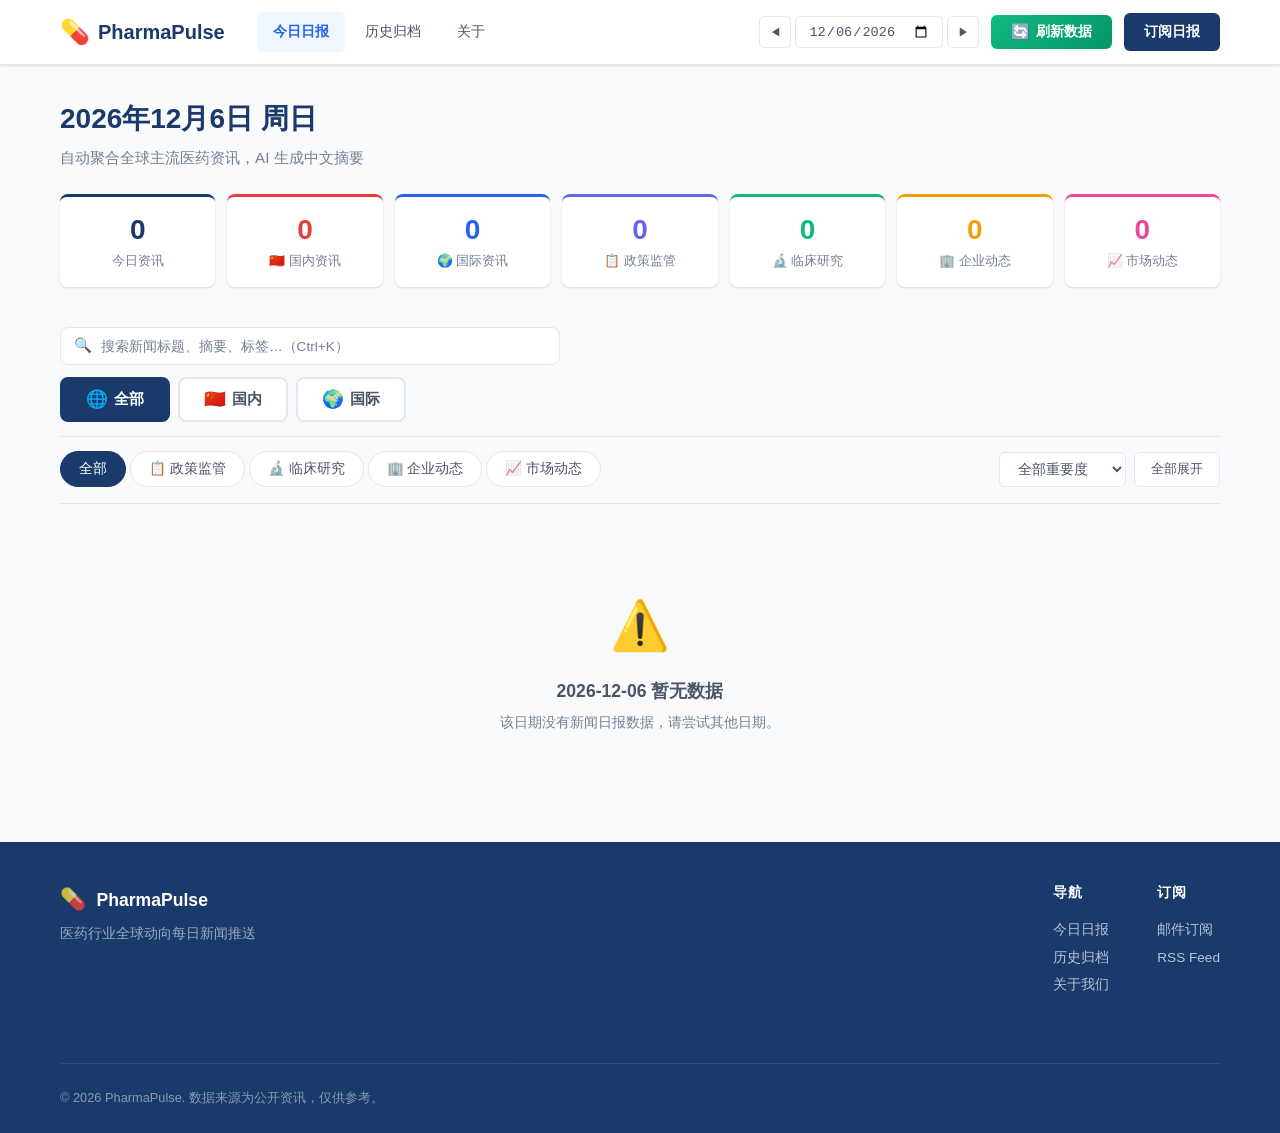
==== web/index.html @ a96e2552 "Initial commit: PharmaPulse 医药行业新闻聚合平台" ====
<!DOCTYPE html>
<html lang="zh-CN">
<head>
  <meta charset="UTF-8">
  <meta name="viewport" content="width=device-width, initial-scale=1.0">
  <title>PharmaPulse - 医药行业全球动向日报</title>
  <meta name="description" content="每日自动聚合全球医药行业资讯，AI生成中文摘要，覆盖FDA/EMA政策、临床研究、企业动态、市场动向。">
  <link rel="stylesheet" href="/web/css/style.css">
  <link rel="alternate" type="application/rss+xml" title="PharmaPulse RSS" href="/web/rss.xml">
</head>
<body>

  <!-- 顶部导航 -->
  <header class="header">
    <div class="container header-inner">
      <a href="/web/index.html" class="logo">
        <span class="logo-icon">💊</span>
        <span class="logo-text">PharmaPulse</span>
      </a>
      <nav class="nav">
        <a href="/web/index.html" class="nav-link active">今日日报</a>
        <a href="/web/archive.html" class="nav-link">历史归档</a>
        <a href="/web/about.html" class="nav-link">关于</a>
      </nav>
      <div class="header-actions">
        <div class="date-nav">
          <button class="date-nav-btn" id="prevDay" title="前一天 (←)">◀</button>
          <input type="date" id="datePicker" class="date-picker" title="选择日期">
          <button class="date-nav-btn" id="nextDay" title="后一天 (→)">▶</button>
        </div>
        <button class="btn btn-refresh" id="refreshBtn" title="刷新数据（运行数据流水线）">
          <span class="refresh-icon">🔄</span> 刷新数据
        </button>
        <a href="/web/subscribe.html" class="btn btn-subscribe">订阅日报</a>
      </div>
      <button class="mobile-menu-btn" id="mobileMenuBtn" aria-label="菜单">
        <span></span><span></span><span></span>
      </button>
    </div>
    <!-- 移动端菜单 -->
    <div class="mobile-menu" id="mobileMenu">
      <a href="/web/index.html" class="nav-link active">今日日报</a>
      <a href="/web/archive.html" class="nav-link">历史归档</a>
      <a href="/web/about.html" class="nav-link">关于</a>
      <a href="/web/subscribe.html" class="nav-link">订阅日报</a>
    </div>
  </header>

  <!-- 主内容区 -->
  <main class="main">
    <div class="container">

      <!-- 日期 & 统计概览 -->
      <section class="overview">
        <div class="overview-header">
          <h1 class="overview-title">
            <span id="displayDate">--</span>
          </h1>
          <p class="overview-subtitle">
            自动聚合全球主流医药资讯，AI 生成中文摘要
            <span class="last-updated" id="lastUpdated" style="display:none;"></span>
          </p>
        </div>
        <div class="stats-grid" id="statsGrid">
          <div class="stat-card stat-total">
            <div class="stat-number" id="statTotal">--</div>
            <div class="stat-label">今日资讯</div>
          </div>
          <div class="stat-card stat-domestic">
            <div class="stat-number" id="statDomestic">--</div>
            <div class="stat-label">🇨🇳 国内资讯</div>
          </div>
          <div class="stat-card stat-international">
            <div class="stat-number" id="statInternational">--</div>
            <div class="stat-label">🌍 国际资讯</div>
          </div>
          <div class="stat-card stat-regulatory">
            <div class="stat-number" id="statRegulatory">--</div>
            <div class="stat-label">📋 政策监管</div>
          </div>
          <div class="stat-card stat-clinical">
            <div class="stat-number" id="statClinical">--</div>
            <div class="stat-label">🔬 临床研究</div>
          </div>
          <div class="stat-card stat-corporate">
            <div class="stat-number" id="statCorporate">--</div>
            <div class="stat-label">🏢 企业动态</div>
          </div>
          <div class="stat-card stat-market">
            <div class="stat-number" id="statMarket">--</div>
            <div class="stat-label">📈 市场动态</div>
          </div>
        </div>
      </section>

      <!-- 搜索 + 地域 + 分类 Tab -->
      <section class="filter-bar">
        <div class="filter-top">
          <div class="search-box">
            <span class="search-icon">🔍</span>
            <input type="text" id="searchInput" class="search-input" placeholder="搜索新闻标题、摘要、标签…（Ctrl+K）" autocomplete="off">
            <button class="search-clear" id="searchClear" style="display:none;" title="清除搜索">✕</button>
          </div>
        </div>
        <!-- 地域板块切换 -->
        <div class="region-bar">
          <div class="region-tabs" id="regionTabs">
            <button class="region-tab active" data-region="all">
              <span class="region-icon">🌐</span> 全部
            </button>
            <button class="region-tab" data-region="domestic">
              <span class="region-icon">🇨🇳</span> 国内
            </button>
            <button class="region-tab" data-region="international">
              <span class="region-icon">🌍</span> 国际
            </button>
          </div>
        </div>
        <div class="filter-bottom">
          <div class="tabs" id="categoryTabs">
            <button class="tab active" data-category="all">全部</button>
            <button class="tab" data-category="regulatory">📋 政策监管</button>
            <button class="tab" data-category="clinical">🔬 临床研究</button>
            <button class="tab" data-category="corporate">🏢 企业动态</button>
            <button class="tab" data-category="market">📈 市场动态</button>
          </div>
          <div class="filter-actions">
            <select id="importanceFilter" class="select-filter">
              <option value="all">全部重要度</option>
              <option value="high">🔴 高重要度</option>
              <option value="medium">🟡 中重要度</option>
              <option value="low">⚪ 低重要度</option>
            </select>
            <button class="btn-expand-all" id="expandAllBtn" title="展开/折叠所有摘要">全部展开</button>
          </div>
        </div>
      </section>

      <!-- 新闻列表 -->
      <section class="news-section">
        <!-- 高重要度置顶区 -->
        <div class="news-highlight" id="highlightSection">
          <h2 class="section-title">
            <span class="dot dot-high"></span> 重要事件
          </h2>
          <div class="news-list" id="highlightList"></div>
        </div>

        <!-- 国内资讯板块 -->
        <div class="news-region-block" id="domesticBlock">
          <div class="region-block-header">
            <h2 class="section-title region-title-domestic">
              <span class="region-badge domestic">🇨🇳</span> 国内资讯
            </h2>
            <span class="news-count" id="domesticCount"></span>
          </div>
          <div class="news-list" id="domesticList"></div>
        </div>

        <!-- 国际资讯板块 -->
        <div class="news-region-block" id="internationalBlock">
          <div class="region-block-header">
            <h2 class="section-title region-title-international">
              <span class="region-badge international">🌍</span> 国际资讯
            </h2>
            <span class="news-count" id="internationalCount"></span>
          </div>
          <div class="news-list" id="internationalList"></div>
        </div>

        <!-- 空状态 -->
        <div class="empty-state" id="emptyState" style="display:none;">
          <div class="empty-icon">🔍</div>
          <p class="empty-title">没有找到匹配的新闻</p>
          <p class="empty-subtitle">尝试调整筛选条件或搜索关键词</p>
        </div>

        <!-- 错误状态 -->
        <div class="error-state" id="errorState" style="display:none;">
          <div class="error-icon">⚠️</div>
          <p class="error-title">数据加载失败</p>
          <p class="error-msg">请检查网络连接或稍后重试</p>
        </div>

        <!-- 加载状态 -->
        <div class="loading" id="loadingState">
          <div class="spinner"></div>
          <p>正在加载数据...</p>
        </div>
      </section>

    </div>
  </main>

  <!-- 页脚 -->
  <footer class="footer">
    <div class="container footer-inner">
      <div class="footer-brand">
        <span class="logo-icon">💊</span>
        <span class="footer-name">PharmaPulse</span>
        <p class="footer-desc">医药行业全球动向每日新闻推送</p>
      </div>
      <div class="footer-links">
        <div class="footer-col">
          <h4>导航</h4>
          <a href="/web/index.html">今日日报</a>
          <a href="/web/archive.html">历史归档</a>
          <a href="/web/about.html">关于我们</a>
        </div>
        <div class="footer-col">
          <h4>订阅</h4>
          <a href="/web/subscribe.html">邮件订阅</a>
          <a href="/web/rss.xml">RSS Feed</a>
        </div>
      </div>
      <div class="footer-bottom">
        <p>&copy; 2026 PharmaPulse. 数据来源为公开资讯，仅供参考。</p>
      </div>
    </div>
  </footer>

  <!-- 刷新数据弹窗 -->
  <div class="refresh-modal-overlay" id="refreshModal" style="display:none;">
    <div class="refresh-modal">
      <div class="refresh-modal-header">
        <h3>🔄 刷新数据</h3>
        <button class="refresh-modal-close" id="refreshModalClose">✕</button>
      </div>
      <div class="refresh-modal-body">
        <p class="refresh-desc">运行数据流水线：抓取全球医药资讯 → 去重过滤 → AI 生成摘要 → 更新页面数据</p>
        <div class="refresh-options">
          <label class="refresh-option">
            <input type="radio" name="refreshMode" value="full" checked>
            <span class="option-content">
              <strong>🚀 完整刷新</strong>
              <small>包含 AI 摘要生成（约 3-5 分钟）</small>
            </span>
          </label>
          <label class="refresh-option">
            <input type="radio" name="refreshMode" value="fast">
            <span class="option-content">
              <strong>⚡ 快速刷新</strong>
              <small>跳过 AI 摘要，仅抓取和分类（约 30 秒）</small>
            </span>
          </label>
        </div>
        <button class="btn-start-refresh" id="startRefreshBtn">开始刷新</button>
        <div class="refresh-progress" id="refreshProgress" style="display:none;">
          <div class="refresh-spinner"></div>
          <p class="refresh-status" id="refreshStatus">正在启动...</p>
          <p class="refresh-elapsed" id="refreshElapsed"></p>
          <button class="btn-cancel-refresh" id="cancelRefreshBtn">取消</button>
        </div>
        <div class="refresh-result" id="refreshResult" style="display:none;"></div>
      </div>
    </div>
  </div>

  <script src="/web/js/app.js?v=2"></script>
</body>
</html>
---- web/css/style.css ----
/* ============================================
   PharmaPulse - 样式表 v2
   主色: #1A3A6B (深蓝)  辅色: #2563EB (亮蓝)
   ============================================ */

/* -- Reset & Base -- */
*, *::before, *::after {
  margin: 0;
  padding: 0;
  box-sizing: border-box;
}

:root {
  --primary: #1A3A6B;
  --primary-light: #2563EB;
  --primary-bg: #EFF6FF;
  --accent: #3B82F6;
  --high: #E53E3E;
  --high-bg: #FFF5F5;
  --medium: #D69E2E;
  --medium-bg: #FFFFF0;
  --low: #CBD5E0;
  --low-bg: #F7FAFC;
  --text: #1A202C;
  --text-secondary: #4A5568;
  --text-muted: #718096;
  --border: #E2E8F0;
  --bg: #F8FAFC;
  --white: #FFFFFF;
  --shadow: 0 1px 3px rgba(0,0,0,0.08), 0 1px 2px rgba(0,0,0,0.06);
  --shadow-md: 0 4px 6px rgba(0,0,0,0.07), 0 2px 4px rgba(0,0,0,0.06);
  --shadow-lg: 0 10px 15px rgba(0,0,0,0.08), 0 4px 6px rgba(0,0,0,0.05);
  --radius: 8px;
  --radius-lg: 12px;
  --transition: all 0.2s ease;
  --max-width: 1200px;
  --font: -apple-system, BlinkMacSystemFont, "Segoe UI", Roboto, "Helvetica Neue", Arial, "Noto Sans SC", sans-serif;
}

html {
  font-size: 16px;
  scroll-behavior: smooth;
}

body {
  font-family: var(--font);
  color: var(--text);
  background: var(--bg);
  line-height: 1.6;
  min-height: 100vh;
  display: flex;
  flex-direction: column;
}

a {
  color: var(--primary-light);
  text-decoration: none;
  transition: var(--transition);
}
a:hover { color: var(--accent); }

.container {
  max-width: var(--max-width);
  margin: 0 auto;
  padding: 0 20px;
}

/* -- Header -- */
.header {
  background: var(--white);
  border-bottom: 1px solid var(--border);
  position: sticky;
  top: 0;
  z-index: 100;
  box-shadow: var(--shadow);
}

.header-inner {
  display: flex;
  align-items: center;
  height: 64px;
  gap: 32px;
}

.logo {
  display: flex;
  align-items: center;
  gap: 8px;
  font-weight: 700;
  font-size: 1.25rem;
  color: var(--primary);
  flex-shrink: 0;
}
.logo:hover { color: var(--primary); opacity: 0.9; }
.logo-icon { font-size: 1.5rem; }

.nav {
  display: flex;
  gap: 4px;
}

.nav-link {
  padding: 8px 16px;
  border-radius: 6px;
  font-size: 0.9rem;
  font-weight: 500;
  color: var(--text-secondary);
  transition: var(--transition);
}
.nav-link:hover {
  background: var(--primary-bg);
  color: var(--primary);
}
.nav-link.active {
  background: var(--primary-bg);
  color: var(--primary-light);
  font-weight: 600;
}

.header-actions {
  margin-left: auto;
  display: flex;
  align-items: center;
  gap: 12px;
}

/* Date Navigation */
.date-nav {
  display: flex;
  align-items: center;
  gap: 4px;
}

.date-nav-btn {
  width: 32px;
  height: 32px;
  display: flex;
  align-items: center;
  justify-content: center;
  border: 1px solid var(--border);
  border-radius: 6px;
  background: var(--white);
  color: var(--text-secondary);
  cursor: pointer;
  font-size: 0.7rem;
  transition: var(--transition);
}
.date-nav-btn:hover:not(.disabled) {
  border-color: var(--accent);
  color: var(--primary-light);
  background: var(--primary-bg);
}
.date-nav-btn.disabled {
  opacity: 0.4;
  cursor: not-allowed;
}

.date-picker {
  padding: 6px 12px;
  border: 1px solid var(--border);
  border-radius: 6px;
  font-size: 0.85rem;
  color: var(--text-secondary);
  background: var(--white);
  cursor: pointer;
  outline: none;
  transition: var(--transition);
}
.date-picker:focus { border-color: var(--accent); box-shadow: 0 0 0 3px rgba(59,130,246,0.1); }

.btn {
  display: inline-flex;
  align-items: center;
  padding: 8px 20px;
  border-radius: 6px;
  font-size: 0.85rem;
  font-weight: 600;
  border: none;
  cursor: pointer;
  transition: var(--transition);
}

.btn-subscribe {
  background: var(--primary);
  color: var(--white);
}
.btn-subscribe:hover {
  background: var(--primary-light);
  color: var(--white);
  transform: translateY(-1px);
  box-shadow: var(--shadow-md);
}

/* Refresh Button */
.btn-refresh {
  background: linear-gradient(135deg, #10B981, #059669);
  color: var(--white);
  gap: 6px;
  position: relative;
  overflow: hidden;
}
.btn-refresh:hover {
  background: linear-gradient(135deg, #059669, #047857);
  color: var(--white);
  transform: translateY(-1px);
  box-shadow: var(--shadow-md);
}
.btn-refresh.spinning .refresh-icon {
  animation: spin 1s linear infinite;
}
.refresh-icon {
  font-size: 0.95rem;
  display: inline-block;
}

/* Refresh Modal */
.refresh-modal-overlay {
  position: fixed;
  top: 0;
  left: 0;
  right: 0;
  bottom: 0;
  background: rgba(0, 0, 0, 0.5);
  z-index: 1000;
  display: flex;
  align-items: center;
  justify-content: center;
  backdrop-filter: blur(4px);
  animation: fadeIn 0.2s ease;
}

.refresh-modal {
  background: var(--white);
  border-radius: 16px;
  width: 90%;
  max-width: 480px;
  box-shadow: 0 20px 60px rgba(0, 0, 0, 0.15);
  animation: slideUp 0.3s ease;
  overflow: hidden;
}

.refresh-modal-header {
  display: flex;
  align-items: center;
  justify-content: space-between;
  padding: 20px 24px;
  border-bottom: 1px solid var(--border);
}

.refresh-modal-header h3 {
  font-size: 1.1rem;
  font-weight: 700;
  color: var(--primary);
  margin: 0;
}

.refresh-modal-close {
  width: 32px;
  height: 32px;
  border: none;
  background: var(--bg);
  border-radius: 8px;
  font-size: 0.85rem;
  color: var(--text-muted);
  cursor: pointer;
  display: flex;
  align-items: center;
  justify-content: center;
  transition: var(--transition);
}
.refresh-modal-close:hover {
  background: var(--border);
  color: var(--text);
}

.refresh-modal-body {
  padding: 24px;
}

.refresh-desc {
  font-size: 0.9rem;
  color: var(--text-secondary);
  line-height: 1.6;
  margin-bottom: 20px;
}

.refresh-options {
  display: flex;
  flex-direction: column;
  gap: 10px;
  margin-bottom: 20px;
}

.refresh-option {
  display: flex;
  align-items: flex-start;
  gap: 12px;
  padding: 14px 16px;
  border: 2px solid var(--border);
  border-radius: 10px;
  cursor: pointer;
  transition: var(--transition);
}
.refresh-option:hover {
  border-color: var(--accent);
  background: var(--primary-bg);
}
.refresh-option input[type="radio"] {
  margin-top: 3px;
  accent-color: var(--primary-light);
}
.refresh-option input[type="radio"]:checked ~ .option-content strong {
  color: var(--primary-light);
}
.refresh-option:has(input:checked) {
  border-color: var(--primary-light);
  background: var(--primary-bg);
}

.option-content {
  display: flex;
  flex-direction: column;
  gap: 2px;
}
.option-content strong {
  font-size: 0.95rem;
  color: var(--text);
}
.option-content small {
  font-size: 0.8rem;
  color: var(--text-muted);
}

.btn-start-refresh {
  width: 100%;
  padding: 14px;
  border: none;
  border-radius: 10px;
  background: linear-gradient(135deg, #10B981, #059669);
  color: white;
  font-size: 1rem;
  font-weight: 600;
  cursor: pointer;
  transition: var(--transition);
}
.btn-start-refresh:hover {
  background: linear-gradient(135deg, #059669, #047857);
  transform: translateY(-1px);
  box-shadow: var(--shadow-md);
}
.btn-start-refresh:disabled {
  opacity: 0.5;
  cursor: not-allowed;
  transform: none;
}

.refresh-progress {
  text-align: center;
  padding: 20px 0 8px;
}

.refresh-spinner {
  width: 32px;
  height: 32px;
  border: 3px solid var(--border);
  border-top-color: #10B981;
  border-radius: 50%;
  animation: spin 0.8s linear infinite;
  margin: 0 auto 12px;
}

.refresh-status {
  font-size: 0.9rem;
  color: var(--text-secondary);
  font-weight: 500;
}

.refresh-elapsed {
  font-size: 0.8rem;
  color: var(--text-muted);
  margin-top: 4px;
}

.btn-cancel-refresh {
  margin-top: 12px;
  padding: 8px 24px;
  border: 1px solid var(--border);
  border-radius: 8px;
  background: var(--bg);
  color: var(--text-secondary);
  font-size: 0.85rem;
  cursor: pointer;
  transition: var(--transition);
}
.btn-cancel-refresh:hover {
  background: #FFF5F5;
  border-color: #FEB2B2;
  color: #C53030;
}

.refresh-result {
  margin-top: 16px;
  padding: 14px 16px;
  border-radius: 10px;
  font-size: 0.9rem;
  font-weight: 500;
  text-align: center;
}
.refresh-result.success {
  background: #F0FFF4;
  color: #276749;
  border: 1px solid #C6F6D5;
}
.refresh-result.error {
  background: #FFF5F5;
  color: #C53030;
  border: 1px solid #FED7D7;
}

@keyframes fadeIn {
  from { opacity: 0; }
  to { opacity: 1; }
}

@keyframes slideUp {
  from {
    opacity: 0;
    transform: translateY(20px) scale(0.97);
  }
  to {
    opacity: 1;
    transform: translateY(0) scale(1);
  }
}

/* Mobile menu */
.mobile-menu-btn {
  display: none;
  flex-direction: column;
  gap: 5px;
  background: none;
  border: none;
  cursor: pointer;
  padding: 4px;
}
.mobile-menu-btn span {
  display: block;
  width: 22px;
  height: 2px;
  background: var(--text);
  border-radius: 2px;
  transition: var(--transition);
}

.mobile-menu {
  display: none;
  flex-direction: column;
  padding: 12px 20px 16px;
  border-top: 1px solid var(--border);
  background: var(--white);
}
.mobile-menu.show { display: flex; }
.mobile-menu .nav-link { padding: 10px 0; }

/* -- Overview Section -- */
.overview {
  padding: 32px 0 24px;
}

.overview-header {
  margin-bottom: 24px;
}

.overview-title {
  font-size: 1.75rem;
  font-weight: 700;
  color: var(--primary);
  margin-bottom: 4px;
}

.overview-subtitle {
  color: var(--text-muted);
  font-size: 0.95rem;
  display: flex;
  align-items: center;
  gap: 12px;
  flex-wrap: wrap;
}

.last-updated {
  font-size: 0.8rem;
  color: var(--text-muted);
  background: var(--primary-bg);
  padding: 2px 10px;
  border-radius: 12px;
}

.stats-grid {
  display: grid;
  grid-template-columns: repeat(7, 1fr);
  gap: 12px;
}

.stat-card {
  background: var(--white);
  border-radius: var(--radius);
  padding: 16px 20px;
  text-align: center;
  box-shadow: var(--shadow);
  border-top: 3px solid var(--border);
  transition: var(--transition);
  cursor: default;
}
.stat-card:hover {
  transform: translateY(-2px);
  box-shadow: var(--shadow-md);
}

.stat-total { border-top-color: var(--primary); }
.stat-domestic { border-top-color: #E53E3E; }
.stat-international { border-top-color: #2563EB; }
.stat-regulatory { border-top-color: #6366F1; }
.stat-clinical { border-top-color: #10B981; }
.stat-corporate { border-top-color: #F59E0B; }
.stat-market { border-top-color: #EC4899; }

.stat-number {
  font-size: 1.75rem;
  font-weight: 700;
  color: var(--primary);
  line-height: 1.2;
}

.stat-total .stat-number { color: var(--primary); }
.stat-domestic .stat-number { color: #E53E3E; }
.stat-international .stat-number { color: #2563EB; }
.stat-regulatory .stat-number { color: #6366F1; }
.stat-clinical .stat-number { color: #10B981; }
.stat-corporate .stat-number { color: #F59E0B; }
.stat-market .stat-number { color: #EC4899; }

.stat-label {
  font-size: 0.8rem;
  color: var(--text-muted);
  margin-top: 4px;
  font-weight: 500;
}

/* -- Filter Bar -- */
.filter-bar {
  padding: 16px 0;
  border-bottom: 1px solid var(--border);
  margin-bottom: 24px;
}

.filter-top {
  margin-bottom: 12px;
}

/* Region Bar / Tabs */
.region-bar {
  margin-bottom: 14px;
  padding-bottom: 14px;
  border-bottom: 1px solid var(--border);
}

.region-tabs {
  display: flex;
  gap: 8px;
}

.region-tab {
  display: inline-flex;
  align-items: center;
  gap: 6px;
  padding: 10px 24px;
  border-radius: 8px;
  font-size: 0.95rem;
  font-weight: 600;
  background: var(--white);
  border: 2px solid var(--border);
  color: var(--text-secondary);
  cursor: pointer;
  transition: var(--transition);
}
.region-tab:hover {
  border-color: var(--accent);
  color: var(--primary-light);
  background: var(--primary-bg);
}
.region-tab.active {
  background: var(--primary);
  color: var(--white);
  border-color: var(--primary);
}
.region-tab.active[data-region="domestic"] {
  background: #E53E3E;
  border-color: #E53E3E;
}
.region-tab.active[data-region="international"] {
  background: #2563EB;
  border-color: #2563EB;
}

.region-icon {
  font-size: 1.1rem;
}

/* Region Block Titles */
.news-region-block {
  margin-bottom: 32px;
}

.region-block-header {
  display: flex;
  align-items: center;
  justify-content: space-between;
  margin-bottom: 16px;
  padding-bottom: 12px;
  border-bottom: 2px solid var(--border);
}

.region-badge {
  display: inline-flex;
  align-items: center;
  justify-content: center;
  width: 28px;
  height: 28px;
  border-radius: 6px;
  font-size: 1rem;
  margin-right: 4px;
}
.region-badge.domestic {
  background: #FEE2E2;
}
.region-badge.international {
  background: #DBEAFE;
}

.region-title-domestic {
  color: #E53E3E;
}
.region-title-international {
  color: #2563EB;
}

/* Region tags on cards */
.tag-region {
  font-weight: 600;
}
.tag-region-domestic {
  background: #FEE2E2;
  color: #DC2626;
}
.tag-region-international {
  background: #DBEAFE;
  color: #2563EB;
}

/* Search Box */
.search-box {
  position: relative;
  max-width: 500px;
}

.search-icon {
  position: absolute;
  left: 14px;
  top: 50%;
  transform: translateY(-50%);
  font-size: 0.9rem;
  pointer-events: none;
}

.search-input {
  width: 100%;
  padding: 10px 40px 10px 40px;
  border: 1px solid var(--border);
  border-radius: var(--radius);
  font-size: 0.9rem;
  color: var(--text);
  background: var(--white);
  outline: none;
  transition: var(--transition);
}
.search-input::placeholder {
  color: var(--text-muted);
  font-size: 0.85rem;
}
.search-input:focus {
  border-color: var(--accent);
  box-shadow: 0 0 0 3px rgba(59,130,246,0.1);
}

.search-clear {
  position: absolute;
  right: 10px;
  top: 50%;
  transform: translateY(-50%);
  width: 24px;
  height: 24px;
  border: none;
  background: var(--border);
  color: var(--text-muted);
  border-radius: 50%;
  font-size: 0.7rem;
  cursor: pointer;
  display: inline-flex;
  align-items: center;
  justify-content: center;
  transition: var(--transition);
}
.search-clear:hover {
  background: var(--text-muted);
  color: var(--white);
}

.filter-bottom {
  display: flex;
  align-items: center;
  justify-content: space-between;
  flex-wrap: wrap;
  gap: 12px;
}

.tabs {
  display: flex;
  gap: 4px;
  flex-wrap: wrap;
}

.tab {
  padding: 8px 18px;
  border-radius: 20px;
  font-size: 0.85rem;
  font-weight: 500;
  background: var(--white);
  border: 1px solid var(--border);
  color: var(--text-secondary);
  cursor: pointer;
  transition: var(--transition);
}
.tab:hover {
  border-color: var(--accent);
  color: var(--primary-light);
}
.tab.active {
  background: var(--primary);
  color: var(--white);
  border-color: var(--primary);
}

.filter-actions {
  display: flex;
  align-items: center;
  gap: 8px;
}

.select-filter {
  padding: 8px 14px;
  border: 1px solid var(--border);
  border-radius: 6px;
  font-size: 0.85rem;
  color: var(--text-secondary);
  background: var(--white);
  cursor: pointer;
  outline: none;
}
.select-filter:focus { border-color: var(--accent); }

.btn-expand-all {
  padding: 8px 16px;
  border: 1px solid var(--border);
  border-radius: 6px;
  font-size: 0.8rem;
  font-weight: 500;
  background: var(--white);
  color: var(--text-secondary);
  cursor: pointer;
  transition: var(--transition);
}
.btn-expand-all:hover {
  border-color: var(--accent);
  color: var(--primary-light);
}

/* -- News Section -- */
.news-section {
  padding-bottom: 48px;
}

.section-title {
  font-size: 1.1rem;
  font-weight: 600;
  color: var(--primary);
  margin-bottom: 16px;
  display: flex;
  align-items: center;
  gap: 8px;
}

.news-all-header {
  display: flex;
  align-items: center;
  justify-content: space-between;
  margin-bottom: 16px;
}

.news-all-header .section-title {
  margin-bottom: 0;
}

.news-count {
  font-size: 0.85rem;
  color: var(--text-muted);
  font-weight: 500;
}

.dot {
  display: inline-block;
  width: 10px;
  height: 10px;
  border-radius: 50%;
}
.dot-high { background: var(--high); }
.dot-medium { background: var(--medium); }
.dot-low { background: var(--low); }

.news-highlight {
  margin-bottom: 32px;
}

.news-list {
  display: flex;
  flex-direction: column;
  gap: 12px;
}

/* -- News Card -- */
.news-card {
  background: var(--white);
  border-radius: var(--radius-lg);
  padding: 20px 24px;
  box-shadow: var(--shadow);
  border-left: 4px solid var(--low);
  transition: var(--transition);
  animation: fadeInUp 0.4s ease both;
}
.news-card:hover {
  box-shadow: var(--shadow-md);
  transform: translateY(-1px);
}

.news-card.importance-high {
  border-left-color: var(--high);
  background: var(--high-bg);
}
.news-card.importance-medium {
  border-left-color: var(--medium);
  background: var(--medium-bg);
}
.news-card.importance-low {
  border-left-color: var(--low);
}

.card-header {
  display: flex;
  align-items: flex-start;
  gap: 12px;
  margin-bottom: 8px;
  flex-wrap: wrap;
}

.ai-badge {
  display: inline-flex;
  align-items: center;
  gap: 4px;
  padding: 2px 10px;
  border-radius: 12px;
  font-size: 0.72rem;
  font-weight: 600;
  background: linear-gradient(135deg, #667eea 0%, #764ba2 100%);
  color: #fff;
  white-space: nowrap;
  flex-shrink: 0;
  line-height: 1.6;
}

.importance-dot {
  width: 10px;
  height: 10px;
  border-radius: 50%;
  margin-top: 6px;
  flex-shrink: 0;
}
.importance-dot.high { background: var(--high); }
.importance-dot.medium { background: var(--medium); }
.importance-dot.low { background: var(--low); }

.card-title {
  font-size: 1rem;
  font-weight: 600;
  line-height: 1.5;
  color: var(--text);
  flex: 1;
}
.card-title a {
  color: var(--text);
  transition: var(--transition);
}
.card-title a:hover {
  color: var(--primary-light);
}

.card-meta {
  display: flex;
  align-items: center;
  gap: 12px;
  font-size: 0.8rem;
  color: var(--text-muted);
  margin-bottom: 10px;
  flex-wrap: wrap;
}

.card-source {
  font-weight: 600;
  color: var(--text-secondary);
}

.card-time {
  color: var(--text-muted);
}

.card-summary {
  font-size: 0.9rem;
  line-height: 1.7;
  color: var(--text-secondary);
  margin-bottom: 12px;
  overflow: hidden;
  transition: max-height 0.3s ease;
}

.card-summary.collapsed {
  display: -webkit-box;
  -webkit-line-clamp: 2;
  -webkit-box-orient: vertical;
  overflow: hidden;
}

.card-footer {
  display: flex;
  align-items: center;
  justify-content: space-between;
  flex-wrap: wrap;
  gap: 8px;
}

.card-tags {
  display: flex;
  gap: 6px;
  flex-wrap: wrap;
}

.tag {
  display: inline-block;
  padding: 2px 10px;
  border-radius: 12px;
  font-size: 0.72rem;
  font-weight: 500;
  background: var(--primary-bg);
  color: var(--primary-light);
}

.tag-category {
  background: #EDE9FE;
  color: #6366F1;
}
.tag-category.clinical { background: #D1FAE5; color: #059669; }
.tag-category.corporate { background: #FEF3C7; color: #B45309; }
.tag-category.market { background: #FCE7F3; color: #DB2777; }

.tag-importance {
  font-weight: 600;
}
.tag-importance-high {
  background: #FEE2E2;
  color: #DC2626;
}
.tag-importance-medium {
  background: #FEF3C7;
  color: #B45309;
}

.card-actions {
  display: flex;
  gap: 10px;
  align-items: center;
}

.btn-toggle {
  background: none;
  border: none;
  font-size: 0.8rem;
  color: var(--accent);
  cursor: pointer;
  font-weight: 500;
  transition: var(--transition);
  padding: 4px 0;
}
.btn-toggle:hover { color: var(--primary); }

.btn-read {
  font-size: 0.8rem;
  color: var(--primary-light);
  font-weight: 500;
  display: inline-flex;
  align-items: center;
  gap: 4px;
}
.btn-read:hover { color: var(--primary); }
.btn-read::after { content: " →"; }

/* Search Highlight */
mark.search-highlight {
  background: #FEFCBF;
  color: var(--text);
  padding: 1px 2px;
  border-radius: 2px;
}

/* -- Empty & Loading & Error States -- */
.empty-state,
.error-state {
  text-align: center;
  padding: 60px 20px;
  color: var(--text-muted);
}
.empty-icon,
.error-icon { font-size: 3rem; margin-bottom: 12px; }
.empty-title,
.error-title { font-size: 1.1rem; font-weight: 600; color: var(--text-secondary); margin-bottom: 6px; }
.empty-subtitle,
.error-msg { font-size: 0.9rem; color: var(--text-muted); }

.error-state {
  color: var(--high);
}

.loading {
  text-align: center;
  padding: 60px 20px;
  color: var(--text-muted);
  display: flex;
  flex-direction: column;
  align-items: center;
}

.spinner {
  width: 36px;
  height: 36px;
  border: 3px solid var(--border);
  border-top-color: var(--accent);
  border-radius: 50%;
  animation: spin 0.8s linear infinite;
  margin: 0 auto 12px;
}

@keyframes spin {
  to { transform: rotate(360deg); }
}

@keyframes fadeInUp {
  from {
    opacity: 0;
    transform: translateY(12px);
  }
  to {
    opacity: 1;
    transform: translateY(0);
  }
}

/* -- Footer -- */
.footer {
  background: var(--primary);
  color: rgba(255,255,255,0.8);
  margin-top: auto;
  padding: 40px 0 24px;
}

.footer-inner {
  display: flex;
  flex-wrap: wrap;
  gap: 40px;
}

.footer-brand {
  flex: 1;
  min-width: 200px;
}
.footer-brand .logo-icon { font-size: 1.3rem; }
.footer-name {
  font-size: 1.1rem;
  font-weight: 700;
  color: var(--white);
  margin-left: 6px;
}
.footer-desc {
  font-size: 0.85rem;
  margin-top: 8px;
  opacity: 0.7;
}

.footer-links {
  display: flex;
  gap: 48px;
}

.footer-col h4 {
  color: var(--white);
  font-size: 0.85rem;
  font-weight: 600;
  margin-bottom: 12px;
  text-transform: uppercase;
  letter-spacing: 0.5px;
}

.footer-col a {
  display: block;
  color: rgba(255,255,255,0.7);
  font-size: 0.85rem;
  padding: 3px 0;
}
.footer-col a:hover { color: var(--white); }

.footer-bottom {
  width: 100%;
  padding-top: 24px;
  margin-top: 24px;
  border-top: 1px solid rgba(255,255,255,0.15);
  font-size: 0.8rem;
  opacity: 0.6;
}

/* -- Archive Page -- */
.archive-section {
  padding: 32px 0 48px;
}

.archive-title {
  font-size: 1.5rem;
  font-weight: 700;
  color: var(--primary);
  margin-bottom: 8px;
}

.archive-desc {
  color: var(--text-muted);
  margin-bottom: 24px;
}

.archive-date-input {
  display: flex;
  gap: 12px;
  align-items: center;
  margin-bottom: 24px;
}

.archive-date-input input[type="date"] {
  padding: 10px 16px;
  border: 1px solid var(--border);
  border-radius: var(--radius);
  font-size: 1rem;
  background: var(--white);
  outline: none;
}
.archive-date-input input[type="date"]:focus {
  border-color: var(--accent);
  box-shadow: 0 0 0 3px rgba(59,130,246,0.1);
}

.btn-primary {
  background: var(--primary);
  color: var(--white);
  padding: 10px 24px;
  border-radius: var(--radius);
  font-size: 0.9rem;
  font-weight: 600;
  border: none;
  cursor: pointer;
  transition: var(--transition);
}
.btn-primary:hover {
  background: var(--primary-light);
  transform: translateY(-1px);
}

.archive-list {
  display: grid;
  grid-template-columns: repeat(auto-fill, minmax(280px, 1fr));
  gap: 12px;
}

.archive-item {
  background: var(--white);
  padding: 16px 20px;
  border-radius: var(--radius);
  box-shadow: var(--shadow);
  display: flex;
  align-items: center;
  justify-content: space-between;
  cursor: pointer;
  transition: var(--transition);
  text-decoration: none;
  color: var(--text);
}
.archive-item:hover {
  box-shadow: var(--shadow-md);
  transform: translateY(-1px);
  color: var(--primary-light);
}
.archive-item-date { font-weight: 600; color: var(--primary); }
.archive-item-stats {
  display: flex;
  flex-direction: column;
  align-items: flex-end;
  gap: 4px;
}
.archive-item-total {
  font-size: 0.9rem;
  font-weight: 600;
  color: var(--primary);
}
.archive-item-breakdown {
  font-size: 0.72rem;
  color: var(--text-muted);
}
.archive-item-count { font-size: 0.85rem; color: var(--text-muted); }

/* -- About & Subscribe Pages -- */
.page-section {
  padding: 40px 0 60px;
}

.page-title {
  font-size: 1.75rem;
  font-weight: 700;
  color: var(--primary);
  margin-bottom: 8px;
}

.page-subtitle {
  color: var(--text-muted);
  margin-bottom: 32px;
  font-size: 0.95rem;
}

.content-card {
  background: var(--white);
  border-radius: var(--radius-lg);
  padding: 32px;
  box-shadow: var(--shadow);
  margin-bottom: 24px;
}

.content-card h3 {
  font-size: 1.1rem;
  color: var(--primary);
  margin-bottom: 12px;
}

.content-card p {
  color: var(--text-secondary);
  line-height: 1.8;
  margin-bottom: 12px;
}

.content-card ul {
  list-style: none;
  padding: 0;
}
.content-card ul li {
  padding: 6px 0;
  color: var(--text-secondary);
  position: relative;
  padding-left: 20px;
}
.content-card ul li::before {
  content: "\2022";
  color: var(--accent);
  font-size: 1.2em;
  position: absolute;
  left: 0;
  top: 5px;
}

.source-table {
  width: 100%;
  border-collapse: collapse;
  margin-top: 12px;
}
.source-table th,
.source-table td {
  padding: 10px 14px;
  text-align: left;
  border-bottom: 1px solid var(--border);
  font-size: 0.9rem;
}
.source-table th {
  background: var(--primary-bg);
  color: var(--primary);
  font-weight: 600;
}

/* Subscribe Form */
.subscribe-form {
  max-width: 480px;
}

.form-group {
  margin-bottom: 20px;
}

.form-group label {
  display: block;
  font-size: 0.9rem;
  font-weight: 600;
  color: var(--text);
  margin-bottom: 6px;
}

.form-group input[type="email"],
.form-group input[type="text"] {
  width: 100%;
  padding: 12px 16px;
  border: 1px solid var(--border);
  border-radius: var(--radius);
  font-size: 0.95rem;
  outline: none;
  transition: var(--transition);
}
.form-group input:focus {
  border-color: var(--accent);
  box-shadow: 0 0 0 3px rgba(59,130,246,0.1);
}

.form-group .checkbox-group {
  display: flex;
  flex-wrap: wrap;
  gap: 16px;
  margin-top: 8px;
}
.form-group .checkbox-group label {
  font-weight: 400;
  font-size: 0.85rem;
  display: flex;
  align-items: center;
  gap: 6px;
  cursor: pointer;
}

.btn-submit {
  background: var(--primary);
  color: var(--white);
  padding: 12px 32px;
  border: none;
  border-radius: var(--radius);
  font-size: 1rem;
  font-weight: 600;
  cursor: pointer;
  transition: var(--transition);
}
.btn-submit:hover {
  background: var(--primary-light);
  transform: translateY(-1px);
  box-shadow: var(--shadow-md);
}

/* -- Responsive -- */
@media (max-width: 768px) {
  .header-inner { gap: 12px; }

  .nav { display: none; }
  .header-actions .btn-subscribe,
  .header-actions .date-nav { display: none; }
  .header-actions { gap: 8px; }
  .btn-refresh { padding: 6px 12px; font-size: 0.8rem; }

  .mobile-menu-btn { display: flex; margin-left: auto; }

  .stats-grid {
    grid-template-columns: repeat(2, 1fr);
  }
  .stat-total {
    grid-column: 1 / -1;
  }

  .filter-bar {
    flex-direction: column;
    align-items: flex-start;
  }

  .filter-bottom {
    flex-direction: column;
    align-items: flex-start;
  }

  .search-box {
    max-width: 100%;
  }

  .tabs {
    width: 100%;
    overflow-x: auto;
    flex-wrap: nowrap;
    padding-bottom: 4px;
  }
  .tab { flex-shrink: 0; }

  .region-tabs {
    width: 100%;
  }
  .region-tab {
    flex: 1;
    justify-content: center;
    padding: 8px 12px;
    font-size: 0.85rem;
  }

  .news-card {
    padding: 16px;
  }

  .overview-title { font-size: 1.35rem; }

  .footer-inner { flex-direction: column; gap: 24px; }
  .footer-links { gap: 32px; }

  .region-block-header {
    flex-direction: column;
    align-items: flex-start;
    gap: 4px;
  }
}

@media (max-width: 480px) {
  .stats-grid {
    grid-template-columns: 1fr 1fr;
    gap: 8px;
  }

  .card-meta { font-size: 0.75rem; }
  .card-summary { font-size: 0.85rem; }
}
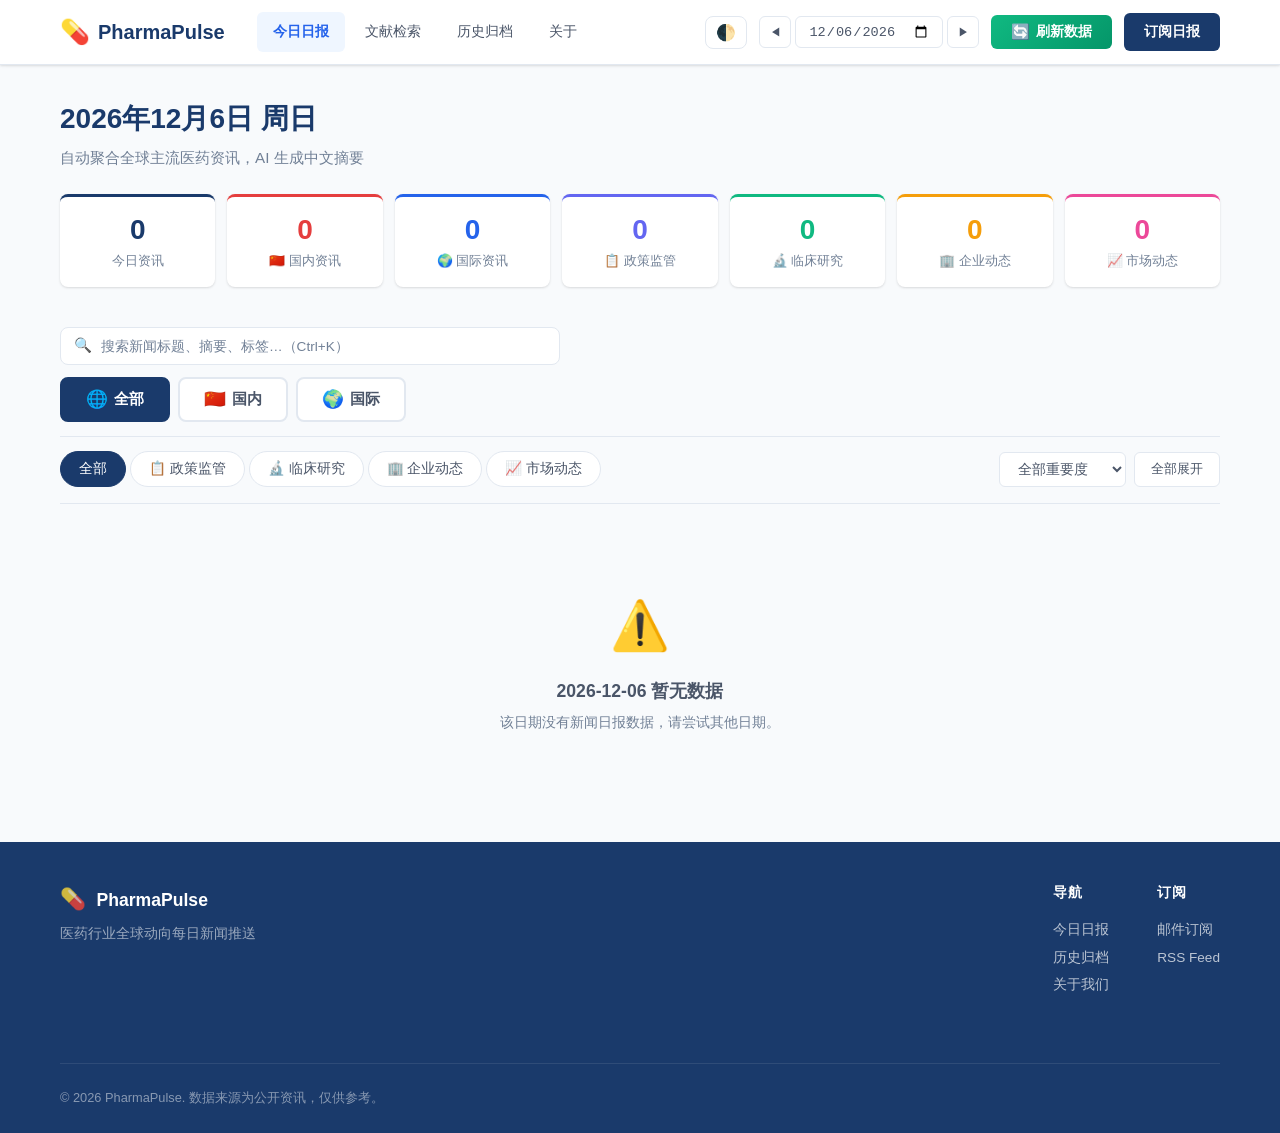
==== commit 7ec37e40: "feat: 新增文献检索模块 (Semantic Scholar) + 暗色模式 - 新增 scripts/semantic_scholar_api.py：Semantic Scholar API 封" ====
--- a/web/index.html
+++ b/web/index.html
@@ -19,10 +19,12 @@
       </a>
       <nav class="nav">
         <a href="/web/index.html" class="nav-link active">今日日报</a>
+        <a href="/web/literature.html" class="nav-link">文献检索</a>
         <a href="/web/archive.html" class="nav-link">历史归档</a>
         <a href="/web/about.html" class="nav-link">关于</a>
       </nav>
       <div class="header-actions">
+        <button class="btn-theme-toggle" id="themeToggle" title="切换暗色/亮色模式" aria-label="切换主题">🌓</button>
         <div class="date-nav">
           <button class="date-nav-btn" id="prevDay" title="前一天 (←)">◀</button>
           <input type="date" id="datePicker" class="date-picker" title="选择日期">
@@ -40,6 +42,7 @@
     <!-- 移动端菜单 -->
     <div class="mobile-menu" id="mobileMenu">
       <a href="/web/index.html" class="nav-link active">今日日报</a>
+      <a href="/web/literature.html" class="nav-link">文献检索</a>
       <a href="/web/archive.html" class="nav-link">历史归档</a>
       <a href="/web/about.html" class="nav-link">关于</a>
       <a href="/web/subscribe.html" class="nav-link">订阅日报</a>
@@ -256,6 +259,24 @@
     </div>
   </div>
 
+  <script>
+    // 暗色模式初始化（避免闪烁）
+    (function(){
+      var t = localStorage.getItem('pp-theme') || 'light';
+      document.documentElement.setAttribute('data-theme', t);
+      document.addEventListener('DOMContentLoaded', function(){
+        var btn = document.getElementById('themeToggle');
+        if(btn){ btn.textContent = t === 'dark' ? '☀️' : '🌓'; }
+        if(btn){ btn.addEventListener('click', function(){
+          var c = document.documentElement.getAttribute('data-theme') || 'light';
+          var n = c === 'dark' ? 'light' : 'dark';
+          document.documentElement.setAttribute('data-theme', n);
+          localStorage.setItem('pp-theme', n);
+          btn.textContent = n === 'dark' ? '☀️' : '🌓';
+        }); }
+      });
+    })();
+  </script>
   <script src="/web/js/app.js?v=2"></script>
 </body>
 </html>
--- a/web/css/style.css
+++ b/web/css/style.css
@@ -1452,3 +1452,763 @@
   .card-meta { font-size: 0.75rem; }
   .card-summary { font-size: 0.85rem; }
 }
+
+/* ============================================
+   暗色模式 (Dark Mode)
+   ============================================ */
+[data-theme="dark"] {
+  --primary: #5b8dee;
+  --primary-light: #74a7f7;
+  --primary-bg: #1e2a3a;
+  --accent: #60a5fa;
+  --high: #fc8181;
+  --high-bg: #2d1f1f;
+  --medium: #f6c05c;
+  --medium-bg: #2d2510;
+  --low: #718096;
+  --low-bg: #1f2738;
+  --text: #e2e8f0;
+  --text-secondary: #a0aec0;
+  --text-muted: #718096;
+  --border: #2d3748;
+  --bg: #111827;
+  --white: #1e2533;
+  --shadow: 0 1px 3px rgba(0,0,0,0.4), 0 1px 2px rgba(0,0,0,0.3);
+  --shadow-md: 0 4px 6px rgba(0,0,0,0.35), 0 2px 4px rgba(0,0,0,0.3);
+  --shadow-lg: 0 10px 15px rgba(0,0,0,0.4), 0 4px 6px rgba(0,0,0,0.3);
+}
+
+[data-theme="dark"] .header {
+  background: #161d2b;
+  border-color: #2d3748;
+}
+[data-theme="dark"] .news-card,
+[data-theme="dark"] .lit-card,
+[data-theme="dark"] .lit-trends-card,
+[data-theme="dark"] .lit-intro-card {
+  background: #1e2533;
+}
+[data-theme="dark"] .footer {
+  background: #0f1623;
+}
+[data-theme="dark"] .modal-panel {
+  background: #1e2533;
+  border-color: #2d3748;
+}
+[data-theme="dark"] .modal-header {
+  border-color: #2d3748;
+}
+[data-theme="dark"] select,
+[data-theme="dark"] input[type="date"],
+[data-theme="dark"] .lit-search-input {
+  background: #1e2533;
+  color: var(--text);
+  border-color: #2d3748;
+}
+[data-theme="dark"] .lit-advanced-panel {
+  background: #1a2030;
+  border-color: #2d3748;
+}
+[data-theme="dark"] .mesh-tag {
+  background: #1a2a3d;
+  color: #74a7f7;
+  border-color: #2d4a6a;
+}
+[data-theme="dark"] .mesh-tag:hover {
+  background: #234060;
+}
+[data-theme="dark"] .lit-abstract-body {
+  background: #161d2b;
+  border-color: #2d3748;
+}
+[data-theme="dark"] .citation-text {
+  background: #161d2b;
+  border-color: #2d3748;
+  color: #a0aec0;
+}
+[data-theme="dark"] .page-btn {
+  background: #1e2533;
+  border-color: #2d3748;
+  color: var(--text);
+}
+[data-theme="dark"] .page-btn.active {
+  background: var(--primary);
+  color: #fff;
+}
+
+/* 暗色模式下主题切换按钮 */
+.btn-theme-toggle {
+  background: none;
+  border: 1px solid var(--border);
+  border-radius: var(--radius);
+  padding: 6px 10px;
+  cursor: pointer;
+  font-size: 1rem;
+  color: var(--text-secondary);
+  transition: var(--transition);
+  flex-shrink: 0;
+}
+.btn-theme-toggle:hover {
+  background: var(--primary-bg);
+  color: var(--primary-light);
+}
+
+/* ============================================
+   文献检索页 (literature.html)
+   ============================================ */
+
+/* Hero 搜索区 */
+.lit-hero {
+  text-align: center;
+  padding: 48px 0 32px;
+}
+.lit-hero-title {
+  font-size: 2rem;
+  font-weight: 800;
+  color: var(--primary);
+  margin-bottom: 8px;
+}
+.lit-hero-subtitle {
+  color: var(--text-muted);
+  font-size: 1rem;
+  margin-bottom: 28px;
+}
+.lit-search-wrap {
+  max-width: 720px;
+  margin: 0 auto;
+}
+.lit-search-box {
+  display: flex;
+  align-items: center;
+  background: var(--white);
+  border: 2px solid var(--border);
+  border-radius: 50px;
+  padding: 6px 6px 6px 16px;
+  box-shadow: var(--shadow-md);
+  transition: var(--transition);
+}
+.lit-search-box:focus-within {
+  border-color: var(--accent);
+  box-shadow: 0 0 0 4px rgba(59,130,246,0.12);
+}
+.lit-search-box .search-icon {
+  font-size: 1.1rem;
+  margin-right: 8px;
+  color: var(--text-muted);
+  flex-shrink: 0;
+}
+.lit-search-input {
+  flex: 1;
+  border: none;
+  outline: none;
+  font-size: 1rem;
+  background: transparent;
+  color: var(--text);
+  padding: 6px 8px 6px 0;
+}
+.lit-search-input::placeholder { color: var(--text-muted); }
+.lit-search-btn {
+  background: var(--primary);
+  color: #fff;
+  border: none;
+  border-radius: 50px;
+  padding: 10px 24px;
+  font-size: 0.95rem;
+  font-weight: 600;
+  cursor: pointer;
+  transition: var(--transition);
+  flex-shrink: 0;
+}
+.lit-search-btn:hover {
+  background: var(--primary-light);
+  transform: translateY(-1px);
+}
+
+/* 高级筛选 */
+.lit-advanced-toggle {
+  text-align: right;
+  margin-top: 8px;
+}
+.lit-advanced-panel {
+  background: var(--white);
+  border: 1px solid var(--border);
+  border-radius: var(--radius-lg);
+  padding: 20px;
+  margin-top: 8px;
+  text-align: left;
+}
+.lit-advanced-grid {
+  display: grid;
+  grid-template-columns: repeat(auto-fit, minmax(200px, 1fr));
+  gap: 16px;
+}
+.lit-filter-group label {
+  display: block;
+  font-size: 0.8rem;
+  font-weight: 600;
+  color: var(--text-secondary);
+  margin-bottom: 6px;
+  text-transform: uppercase;
+  letter-spacing: 0.4px;
+}
+.lit-date-range {
+  display: flex;
+  align-items: center;
+  gap: 8px;
+}
+.lit-date-input {
+  flex: 1;
+  padding: 8px 10px;
+  border: 1px solid var(--border);
+  border-radius: var(--radius);
+  font-size: 0.85rem;
+  background: var(--bg);
+  outline: none;
+  min-width: 0;
+}
+.lit-date-input:focus {
+  border-color: var(--accent);
+  box-shadow: 0 0 0 2px rgba(59,130,246,0.1);
+}
+.lit-date-sep { color: var(--text-muted); font-size: 0.85rem; }
+.preset-btn-group {
+  display: flex;
+  gap: 6px;
+  flex-wrap: wrap;
+}
+.btn-preset {
+  padding: 5px 12px;
+  border: 1px solid var(--border);
+  border-radius: 50px;
+  font-size: 0.8rem;
+  background: var(--bg);
+  color: var(--text-secondary);
+  cursor: pointer;
+  transition: var(--transition);
+}
+.btn-preset:hover, .btn-preset.active {
+  background: var(--primary);
+  color: #fff;
+  border-color: var(--primary);
+}
+
+/* 热门主题 */
+.lit-hot-topics {
+  margin-top: 16px;
+  display: flex;
+  align-items: center;
+  justify-content: center;
+  flex-wrap: wrap;
+  gap: 8px;
+}
+.hot-label {
+  font-size: 0.85rem;
+  color: var(--text-muted);
+}
+.hot-tag {
+  background: var(--primary-bg);
+  color: var(--primary-light);
+  border: 1px solid rgba(37,99,235,0.2);
+  border-radius: 50px;
+  padding: 4px 14px;
+  font-size: 0.85rem;
+  cursor: pointer;
+  transition: var(--transition);
+}
+.hot-tag:hover {
+  background: var(--primary);
+  color: #fff;
+}
+
+/* 结果统计栏 */
+.lit-results-section { padding: 0 0 48px; }
+.lit-results-header {
+  display: flex;
+  align-items: center;
+  justify-content: space-between;
+  margin-bottom: 16px;
+  padding-bottom: 12px;
+  border-bottom: 1px solid var(--border);
+}
+.lit-results-count {
+  font-size: 0.9rem;
+  color: var(--text-muted);
+}
+
+/* 文献卡片 */
+.lit-card {
+  background: var(--white);
+  border-radius: var(--radius-lg);
+  padding: 20px 24px;
+  margin-bottom: 12px;
+  box-shadow: var(--shadow);
+  transition: var(--transition);
+}
+.lit-card:hover {
+  box-shadow: var(--shadow-md);
+  transform: translateY(-1px);
+}
+.lit-card-meta {
+  display: flex;
+  align-items: center;
+  gap: 8px;
+  flex-wrap: wrap;
+  margin-bottom: 8px;
+}
+.lit-card-pmid {
+  font-size: 0.75rem;
+  color: var(--text-muted);
+  font-family: monospace;
+}
+.lit-card-date {
+  font-size: 0.8rem;
+  color: var(--text-muted);
+  margin-left: auto;
+}
+.lit-badge {
+  font-size: 0.72rem;
+  background: var(--primary-bg);
+  color: var(--primary-light);
+  border-radius: 50px;
+  padding: 2px 9px;
+  font-weight: 500;
+}
+.lit-card-title {
+  font-size: 1rem;
+  font-weight: 600;
+  color: var(--primary);
+  line-height: 1.5;
+  cursor: pointer;
+  margin-bottom: 6px;
+}
+.lit-card-title:hover { color: var(--primary-light); text-decoration: underline; }
+.lit-card-authors {
+  font-size: 0.85rem;
+  color: var(--text-secondary);
+  margin-bottom: 2px;
+}
+.lit-card-journal {
+  font-size: 0.85rem;
+  color: var(--text-muted);
+  font-style: italic;
+  margin-bottom: 10px;
+}
+.lit-card-actions {
+  display: flex;
+  align-items: center;
+  gap: 16px;
+  flex-wrap: wrap;
+  margin-bottom: 0;
+}
+.lit-abstract-body {
+  margin-top: 12px;
+  padding: 14px 16px;
+  background: var(--bg);
+  border-radius: var(--radius);
+  border-left: 3px solid var(--accent);
+  font-size: 0.9rem;
+  color: var(--text-secondary);
+  line-height: 1.7;
+  animation: fadeIn 0.2s ease;
+}
+.lit-abstract-loading { color: var(--text-muted); font-style: italic; }
+
+/* 分页 */
+.lit-pagination {
+  display: flex;
+  justify-content: center;
+  align-items: center;
+  gap: 4px;
+  margin-top: 32px;
+  flex-wrap: wrap;
+}
+.page-btn {
+  min-width: 36px;
+  height: 36px;
+  padding: 0 10px;
+  border: 1px solid var(--border);
+  border-radius: var(--radius);
+  background: var(--white);
+  color: var(--text-secondary);
+  font-size: 0.875rem;
+  cursor: pointer;
+  transition: var(--transition);
+}
+.page-btn:hover:not(:disabled) {
+  border-color: var(--accent);
+  color: var(--primary-light);
+}
+.page-btn.active {
+  background: var(--primary);
+  color: #fff;
+  border-color: var(--primary);
+  font-weight: 600;
+}
+.page-btn:disabled {
+  opacity: 0.4;
+  cursor: not-allowed;
+}
+.page-ellipsis {
+  color: var(--text-muted);
+  padding: 0 4px;
+  line-height: 36px;
+}
+
+/* 趋势图 */
+.lit-trends-section { padding: 0 0 40px; }
+.lit-trends-card {
+  background: var(--white);
+  border-radius: var(--radius-lg);
+  padding: 24px;
+  box-shadow: var(--shadow);
+}
+.lit-trends-header {
+  display: flex;
+  align-items: center;
+  gap: 10px;
+  margin-bottom: 16px;
+}
+.lit-trends-title {
+  font-size: 1rem;
+  font-weight: 600;
+  color: var(--text);
+}
+.lit-trends-badge {
+  font-size: 0.75rem;
+  background: var(--primary-bg);
+  color: var(--primary-light);
+  border-radius: 50px;
+  padding: 2px 10px;
+}
+.lit-trends-chart-wrap { position: relative; }
+
+/* 介绍卡片 */
+.lit-intro { padding: 24px 0 48px; }
+.lit-intro-grid {
+  display: grid;
+  grid-template-columns: repeat(auto-fit, minmax(200px, 1fr));
+  gap: 16px;
+}
+.lit-intro-card {
+  background: var(--white);
+  border-radius: var(--radius-lg);
+  padding: 24px 20px;
+  box-shadow: var(--shadow);
+  text-align: center;
+}
+.lit-intro-icon { font-size: 2rem; margin-bottom: 12px; }
+.lit-intro-card h4 {
+  font-size: 0.95rem;
+  font-weight: 600;
+  color: var(--primary);
+  margin-bottom: 8px;
+}
+.lit-intro-card p {
+  font-size: 0.85rem;
+  color: var(--text-muted);
+  line-height: 1.6;
+}
+
+/* 文献详情弹窗 */
+.modal-overlay {
+  position: fixed;
+  inset: 0;
+  background: rgba(0,0,0,0.55);
+  z-index: 1000;
+  display: flex;
+  align-items: flex-start;
+  justify-content: center;
+  padding: 24px 16px;
+  overflow-y: auto;
+  backdrop-filter: blur(2px);
+}
+.modal-panel {
+  background: var(--white);
+  border-radius: var(--radius-lg);
+  width: 100%;
+  max-width: 780px;
+  box-shadow: var(--shadow-lg);
+  animation: slideUp 0.2s ease;
+  position: relative;
+}
+.modal-header {
+  display: flex;
+  align-items: flex-start;
+  gap: 16px;
+  padding: 24px 24px 16px;
+  border-bottom: 1px solid var(--border);
+  position: sticky;
+  top: 0;
+  background: var(--white);
+  border-radius: var(--radius-lg) var(--radius-lg) 0 0;
+  z-index: 1;
+}
+.modal-title {
+  flex: 1;
+  font-size: 1.05rem;
+  font-weight: 700;
+  color: var(--text);
+  line-height: 1.5;
+}
+.modal-close {
+  flex-shrink: 0;
+  background: none;
+  border: none;
+  font-size: 1.2rem;
+  color: var(--text-muted);
+  cursor: pointer;
+  padding: 4px 8px;
+  border-radius: var(--radius);
+  transition: var(--transition);
+}
+.modal-close:hover {
+  background: var(--border);
+  color: var(--text);
+}
+.modal-body {
+  padding: 20px 24px 28px;
+  overflow-y: auto;
+  max-height: calc(90vh - 80px);
+}
+.modal-meta-row {
+  display: flex;
+  align-items: center;
+  gap: 10px;
+  flex-wrap: wrap;
+  margin-bottom: 10px;
+}
+.modal-journal {
+  font-weight: 600;
+  color: var(--primary-light);
+  font-size: 0.9rem;
+}
+.modal-date, .modal-vol {
+  font-size: 0.85rem;
+  color: var(--text-muted);
+}
+.modal-authors {
+  font-size: 0.875rem;
+  color: var(--text-secondary);
+  margin-bottom: 16px;
+  line-height: 1.7;
+}
+.modal-author {
+  cursor: default;
+}
+.modal-author[title]:hover {
+  text-decoration: underline dotted;
+  color: var(--primary-light);
+}
+.modal-section { margin-top: 20px; }
+.modal-section-title {
+  font-size: 0.8rem;
+  font-weight: 600;
+  text-transform: uppercase;
+  letter-spacing: 0.5px;
+  color: var(--text-muted);
+  margin-bottom: 8px;
+}
+.modal-abstract {
+  font-size: 0.9rem;
+  color: var(--text);
+  line-height: 1.8;
+}
+.modal-abstract p { margin-bottom: 10px; }
+.modal-abstract p:last-child { margin-bottom: 0; }
+.modal-mesh {
+  display: flex;
+  flex-wrap: wrap;
+  gap: 6px;
+}
+.mesh-tag {
+  background: var(--primary-bg);
+  color: var(--primary-light);
+  border: 1px solid rgba(37,99,235,0.2);
+  border-radius: 50px;
+  padding: 3px 12px;
+  font-size: 0.8rem;
+  cursor: pointer;
+  transition: var(--transition);
+}
+.mesh-tag:hover {
+  background: var(--primary);
+  color: #fff;
+  border-color: var(--primary);
+}
+.modal-ids { display: flex; flex-direction: column; gap: 8px; }
+.modal-id-row {
+  display: flex;
+  align-items: center;
+  gap: 10px;
+  font-size: 0.875rem;
+}
+.modal-id-label {
+  font-weight: 600;
+  color: var(--text-muted);
+  min-width: 70px;
+}
+.modal-citation-section {}
+.modal-citation-item {
+  display: flex;
+  align-items: flex-start;
+  gap: 10px;
+  margin-bottom: 10px;
+  background: var(--bg);
+  border-radius: var(--radius);
+  padding: 10px 12px;
+}
+.citation-format-label {
+  flex-shrink: 0;
+  font-size: 0.72rem;
+  font-weight: 700;
+  background: var(--primary-bg);
+  color: var(--primary-light);
+  border-radius: 4px;
+  padding: 2px 7px;
+  margin-top: 2px;
+}
+.citation-text {
+  flex: 1;
+  font-size: 0.82rem;
+  color: var(--text-secondary);
+  line-height: 1.6;
+  word-break: break-all;
+}
+.btn-copy-cite {
+  flex-shrink: 0;
+  padding: 4px 10px;
+  border: 1px solid var(--border);
+  border-radius: var(--radius);
+  font-size: 0.8rem;
+  background: var(--white);
+  color: var(--text-secondary);
+  cursor: pointer;
+  transition: var(--transition);
+}
+.btn-copy-cite:hover, .btn-copy-cite.copied {
+  background: var(--primary);
+  color: #fff;
+  border-color: var(--primary);
+}
+
+/* 通用辅助 */
+.btn-link {
+  background: none;
+  border: none;
+  color: var(--primary-light);
+  font-size: 0.85rem;
+  cursor: pointer;
+  padding: 0;
+  transition: var(--transition);
+}
+.btn-link:hover { color: var(--accent); text-decoration: underline; }
+.text-muted { color: var(--text-muted); font-style: italic; }
+
+@keyframes fadeIn {
+  from { opacity: 0; transform: translateY(-4px); }
+  to   { opacity: 1; transform: translateY(0); }
+}
+@keyframes slideUp {
+  from { opacity: 0; transform: translateY(20px); }
+  to   { opacity: 1; transform: translateY(0); }
+}
+
+/* 文献页响应式 */
+@media (max-width: 768px) {
+  .lit-hero { padding: 32px 0 24px; }
+  .lit-hero-title { font-size: 1.5rem; }
+  .lit-search-box { border-radius: var(--radius-lg); padding: 6px 6px 6px 12px; }
+  .lit-search-btn { padding: 9px 16px; font-size: 0.875rem; }
+  .lit-advanced-grid { grid-template-columns: 1fr; }
+  .modal-panel { max-width: 100%; margin: 0; border-radius: var(--radius) var(--radius) 0 0; }
+  .modal-overlay { padding: 0; align-items: flex-end; }
+  .lit-intro-grid { grid-template-columns: 1fr 1fr; }
+  .lit-results-header { flex-direction: column; align-items: flex-start; gap: 8px; }
+  .header-actions .btn-theme-toggle { display: flex; }
+}
+
+/* -- TLDR & 引用数 & OA -- */
+.lit-tldr {
+  display: flex;
+  align-items: flex-start;
+  gap: 8px;
+  margin: 8px 0 4px;
+  font-size: 0.875rem;
+  color: var(--text-secondary);
+  line-height: 1.6;
+}
+.tldr-label {
+  flex-shrink: 0;
+  font-size: 0.68rem;
+  font-weight: 700;
+  background: var(--medium-bg);
+  color: var(--medium);
+  border-radius: 4px;
+  padding: 2px 6px;
+  margin-top: 2px;
+  letter-spacing: 0.5px;
+}
+.modal-tldr {
+  display: flex;
+  align-items: flex-start;
+  gap: 8px;
+  background: var(--medium-bg);
+  border-left: 3px solid var(--medium);
+  border-radius: var(--radius);
+  padding: 10px 14px;
+  margin: 12px 0;
+  font-size: 0.9rem;
+  color: var(--text-secondary);
+  line-height: 1.6;
+}
+.lit-cite-count {
+  font-size: 0.78rem;
+  color: var(--text-muted);
+  margin-left: 4px;
+}
+.lit-oa-badge {
+  font-size: 0.68rem;
+  font-weight: 600;
+  background: #d1fae5;
+  color: #065f46;
+  border-radius: 50px;
+  padding: 2px 8px;
+}
+[data-theme="dark"] .lit-oa-badge {
+  background: #064e3b;
+  color: #6ee7b7;
+}
+.lit-badge-field {
+  background: #f0fdf4;
+  color: #166534;
+  border-radius: 50px;
+}
+[data-theme="dark"] .lit-badge-field {
+  background: #14532d;
+  color: #86efac;
+}
+
+/* -- 参考文献 -- */
+.modal-refs { display: flex; flex-direction: column; gap: 8px; margin-top: 4px; }
+.modal-ref-item {
+  font-size: 0.82rem;
+  color: var(--text-secondary);
+  line-height: 1.5;
+  display: flex;
+  flex-wrap: wrap;
+  gap: 4px;
+  align-items: baseline;
+  padding: 6px 10px;
+  background: var(--bg);
+  border-radius: var(--radius);
+}
+.ref-year {
+  flex-shrink: 0;
+  font-size: 0.72rem;
+  color: var(--text-muted);
+  background: var(--border);
+  border-radius: 4px;
+  padding: 1px 6px;
+}
+.ref-authors { color: var(--text-muted); font-size: 0.8rem; }
+.ref-title { color: var(--text); }
